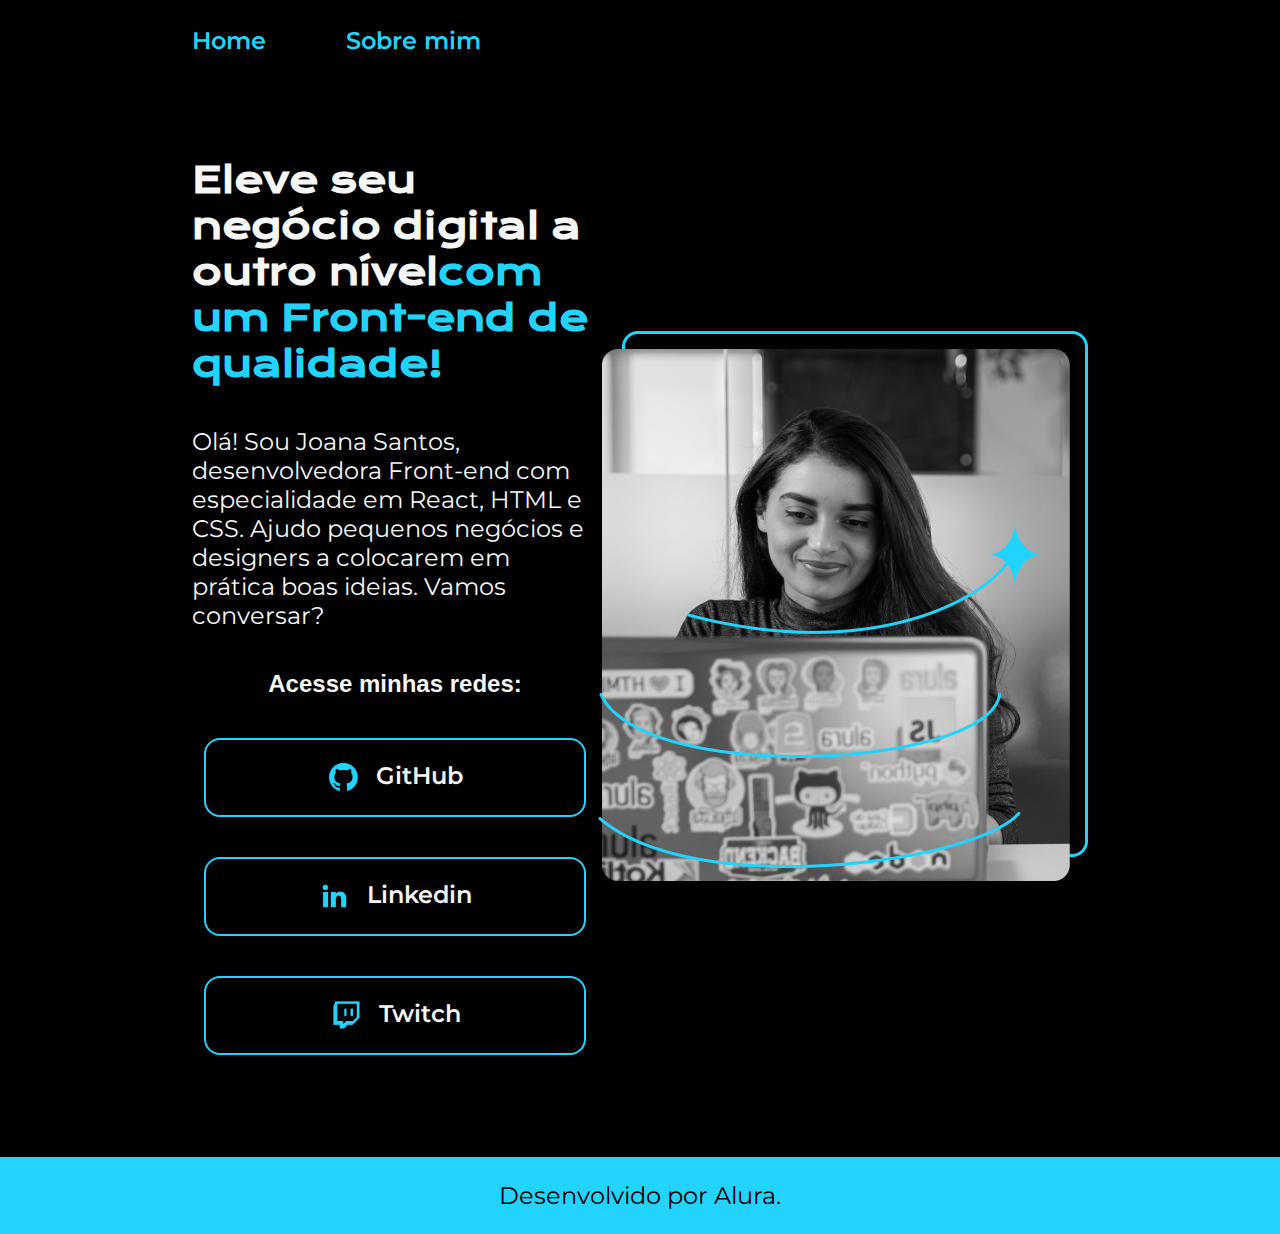
==== index.html @ 2b87f5aa "projeto portifolio alura" ====
<!DOCTYPE html>
<html lang="pt-br">

<head>
    <meta charset="UTF-8">
    <meta http-equiv="X-UA-Compatible" content="IE=edge">
    <meta name="viewport" content="width=device-width, initial-scale=1.0">
    <title>Portifolio</title>
    <link rel="stylesheet" href="./styles/style.css">
</head>

<body>
    <header class="cabecalho">
        <nav class="cabecalho__menu">
            <a class="cabecalho__menu__link">Home</a>
            <a class="cabecalho__sobremim">Sobre mim</a>
        </nav>
    </header>
    <main class="apresentacao">
        <section class="apresentacao__conteudo">
            <h1 class="apresentacao__conteudo__titulo">Eleve seu negócio digital a outro nível<strong 
            class="titulo-destaque">com um Front-end de qualidade!
            </strong></h1>
            <p class="apresentacao__conteudo__texto">Olá! Sou Joana Santos, desenvolvedora
            Front-end com especialidade em React, HTML e
            CSS. Ajudo pequenos negócios e designers a
            colocarem em prática boas ideias. Vamos
            conversar?</p>
            <div class="apresentacao__links">
                <h2 class="apresentacao__links__subtitulo">Acesse minhas redes:</h2>
                <a class="apresentacao__links__link" href="https://github.com/">
                    <img src="./assets/github.png" alt="">
                    GitHub
                </a>
                <a class="apresentacao__links__link" href="https://br.linkedin.com/">
                    <img src="./assets/linkedin.png" alt="">
                    Linkedin
                </a>
                <a class="apresentacao__links__link" href="https://www.twitch.tv/">
                    <img src="./assets/twitch.png" alt="">
                    Twitch
                </a>
                
            </div>
        </section>
        <img src="./assets/Imagem.png" alt="Foto da Joana Santos programando">
    </main>
    <footer class="rodape">
        <p>Desenvolvido por Alura.</p>
    </footer>
</body>

</html>
---- styles/style.css ----
@import url('https://fonts.googleapis.com/css2?family=Krona+One&family=Montserrat:wght@400;600&display=swap');

*{
    margin: 0;
    padding: 0;
}

body{
    box-sizing: border-box;
    background-color: #000000;
    color: #F6F6F6;
}

.cabecalho{
    display: flex;
    padding: 2% 0% 0% 15%;
}

.cabecalho__menu{
    display: flex;
    gap: 80px;
    font-family: "Montserrat", sans-serif;
    font-size: 24px;
    font-weight: 600;
    color: #22D4FD;
}


.titulo-destaque{
    color: #22D4FD;
}

.apresentacao{
    margin: 8% 15%;
    display: flex;
    align-items: center;
    justify-content: space-between;
}
.apresentacao__conteudo{
    width: 615px;
    display: flex;
    flex-direction: column;
    gap: 40px;
}

.apresentacao__conteudo__titulo{
    font-size: 36px;
    font-family: 'Krona One', sans-serif;
}

.apresentacao__conteudo__texto{
    font-size: 24px;
    font-family: 'Montserrat', sans-serif;
}

.apresentacao__links{
    
    display: flex;
    flex-direction: column;
    align-items: center;
    justify-content: space-between;
    gap: 40px;
}
.apresentacao__links__subtitulo{
    font-family: 'Krona One ', sans-serif;
    font-weight: 400px;
    font-size: 24px;
    color: #F6F6F6;
}

.apresentacao__links__link{
    display: flex;
    justify-content: center;
    gap: 16px;
    width: 378px;
    border: 2px solid #22D4FD;
    text-align: center;
    border-radius: 16px;
    font-size: 24px;
    font-weight: 600;
    padding: 21.5px 0;
    text-decoration: none;
    color: #F6F6F6;
    font-family: 'Montserrat', sans-serif;
}

.apresentacao__links__link:hover{
    background-color: #272727;
}

.rodape {
    padding: 24px;
    color: #000000;
    background-color: #22D4FD;
    text-align: center;
    font-family: 'Montserrat', sans-serif;
    font-size: 24px;
    font-weight: 400;
}
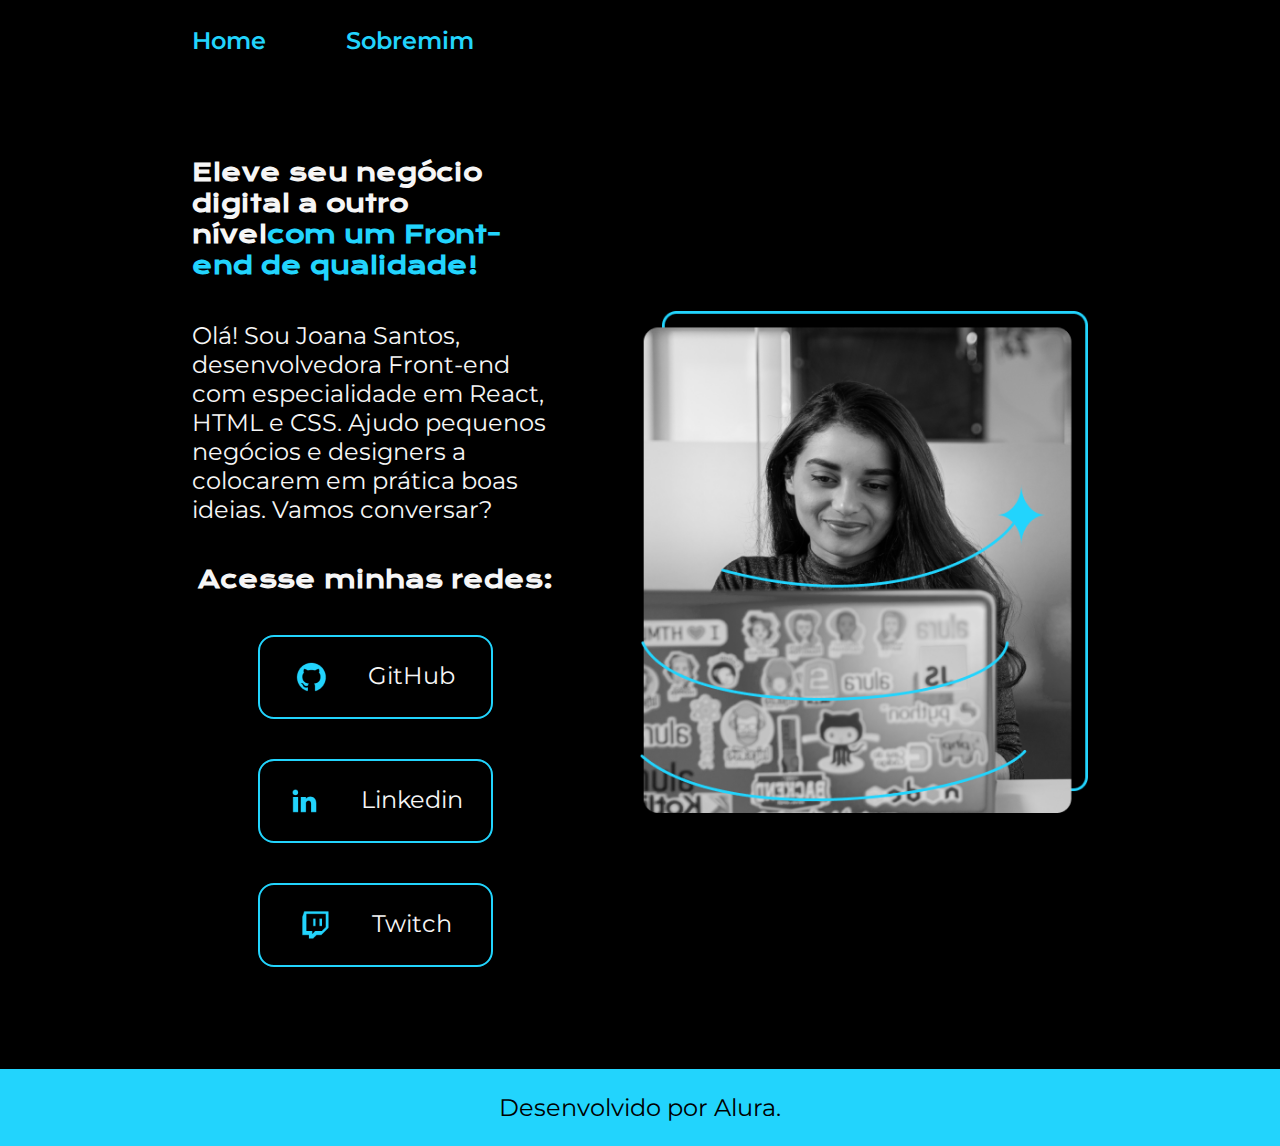
==== commit b8718af2: "todos os arquivos da aula" ====
--- a/index.html
+++ b/index.html
@@ -12,8 +12,8 @@
 <body>
     <header class="cabecalho">
         <nav class="cabecalho__menu">
-            <a class="cabecalho__menu__link">Home</a>
-            <a class="cabecalho__sobremim">Sobre mim</a>
+            <a class="cabecalho__menu__link" href="index.html">Home</a>
+            <a class="cabecalho__menu__link" href="about.html">Sobremim</a>
         </nav>
     </header>
     <main class="apresentacao">
@@ -43,7 +43,7 @@
                 
             </div>
         </section>
-        <img src="./assets/Imagem.png" alt="Foto da Joana Santos programando">
+        <img class="apresentacao__imagem" src="./assets/Imagem.png" alt="Foto da Joana Santos programando">
     </main>
     <footer class="rodape">
         <p>Desenvolvido por Alura.</p>
--- a/styles/style.css
+++ b/styles/style.css
@@ -1,4 +1,14 @@
 @import url('https://fonts.googleapis.com/css2?family=Krona+One&family=Montserrat:wght@400;600&display=swap');
+
+
+:root{
+    --cor--primaria: #000000;
+    --cor--secundaria: #F6F6F6; 
+    --cor--terciaria: #22D4FD;
+    --cor--hover: #272727;
+    --fonte--primaria: 'Krona One', sans-serif;
+    --fonte--secundaria: 'Montserrat', sans-serif;
+}
 
 *{
     margin: 0;
@@ -7,8 +17,8 @@
 
 body{
     box-sizing: border-box;
-    background-color: #000000;
-    color: #F6F6F6;
+    background-color: var(--cor--primaria);
+    color: var(--cor--secundaria);
 }
 
 .cabecalho{
@@ -19,15 +29,19 @@
 .cabecalho__menu{
     display: flex;
     gap: 80px;
-    font-family: "Montserrat", sans-serif;
-    font-size: 24px;
+}
+.cabecalho__menu__link {
+    font-family: var(--fonte--secundaria);
+    font-size: 1.5rem;
     font-weight: 600;
-    color: #22D4FD;
+    color: var(--cor--terciaria);
+    text-decoration: none;
 }
 
 
+
 .titulo-destaque{
-    color: #22D4FD;
+    color: var(--cor--terciaria);
 }
 
 .apresentacao{
@@ -35,22 +49,23 @@
     display: flex;
     align-items: center;
     justify-content: space-between;
+    gap: 82px;
 }
 .apresentacao__conteudo{
-    width: 615px;
+    width: 50%;
     display: flex;
     flex-direction: column;
     gap: 40px;
 }
 
 .apresentacao__conteudo__titulo{
-    font-size: 36px;
-    font-family: 'Krona One', sans-serif;
+    font-size: 1.5rem;
+    font-family: var(--fonte--primaria);
 }
 
 .apresentacao__conteudo__texto{
-    font-size: 24px;
-    font-family: 'Montserrat', sans-serif;
+    font-size: 1.5rem;
+    font-family: var(--fonte--secundaria);
 }
 
 .apresentacao__links{
@@ -62,26 +77,29 @@
     gap: 40px;
 }
 .apresentacao__links__subtitulo{
-    font-family: 'Krona One ', sans-serif;
+    font-family: var(--fonte--primaria);
     font-weight: 400px;
-    font-size: 24px;
+    font-size: 1.5rem;
     color: #F6F6F6;
 }
 
 .apresentacao__links__link{
     display: flex;
     justify-content: center;
-    gap: 16px;
-    width: 378px;
-    border: 2px solid #22D4FD;
+    gap: 40px;
+    width: 50%;
+    border: 2px solid var(--cor--terciaria);
     text-align: center;
     border-radius: 16px;
-    font-size: 24px;
-    font-weight: 600;
-    padding: 21.5px 0;
+    font-size: 1.5rem;
+    font-weight: 50%;
+    padding:  24px;
     text-decoration: none;
-    color: #F6F6F6;
-    font-family: 'Montserrat', sans-serif;
+    color: var(--cor--secundaria);
+    font-family: var(--fonte--secundaria);
+}
+.apresentacao__imagem{
+    width: 50%;
 }
 
 .apresentacao__links__link:hover{
@@ -90,10 +108,27 @@
 
 .rodape {
     padding: 24px;
-    color: #000000;
-    background-color: #22D4FD;
+    color: var(--cor--primaria);
+    background-color: var(--cor--terciaria);
     text-align: center;
-    font-family: 'Montserrat', sans-serif;
-    font-size: 24px;
-    font-weight: 400;
+    font-family: var(--fonte--secundaria);
+    font-size: 1.5rem;
+    font-weight: 400px;
+}
+
+@media (max-width: 1200px) {
+    .cabecalho{
+         padding: 10%;  
+    }
+    .cabecalho__menu{
+        justify-content: center;
+    }
+    .apresentacao{
+        flex-direction: column-reverse;
+        padding: 5%;
+    }
+    .apresentacao__conteudo{
+        width: auto;
+    }
+    
 }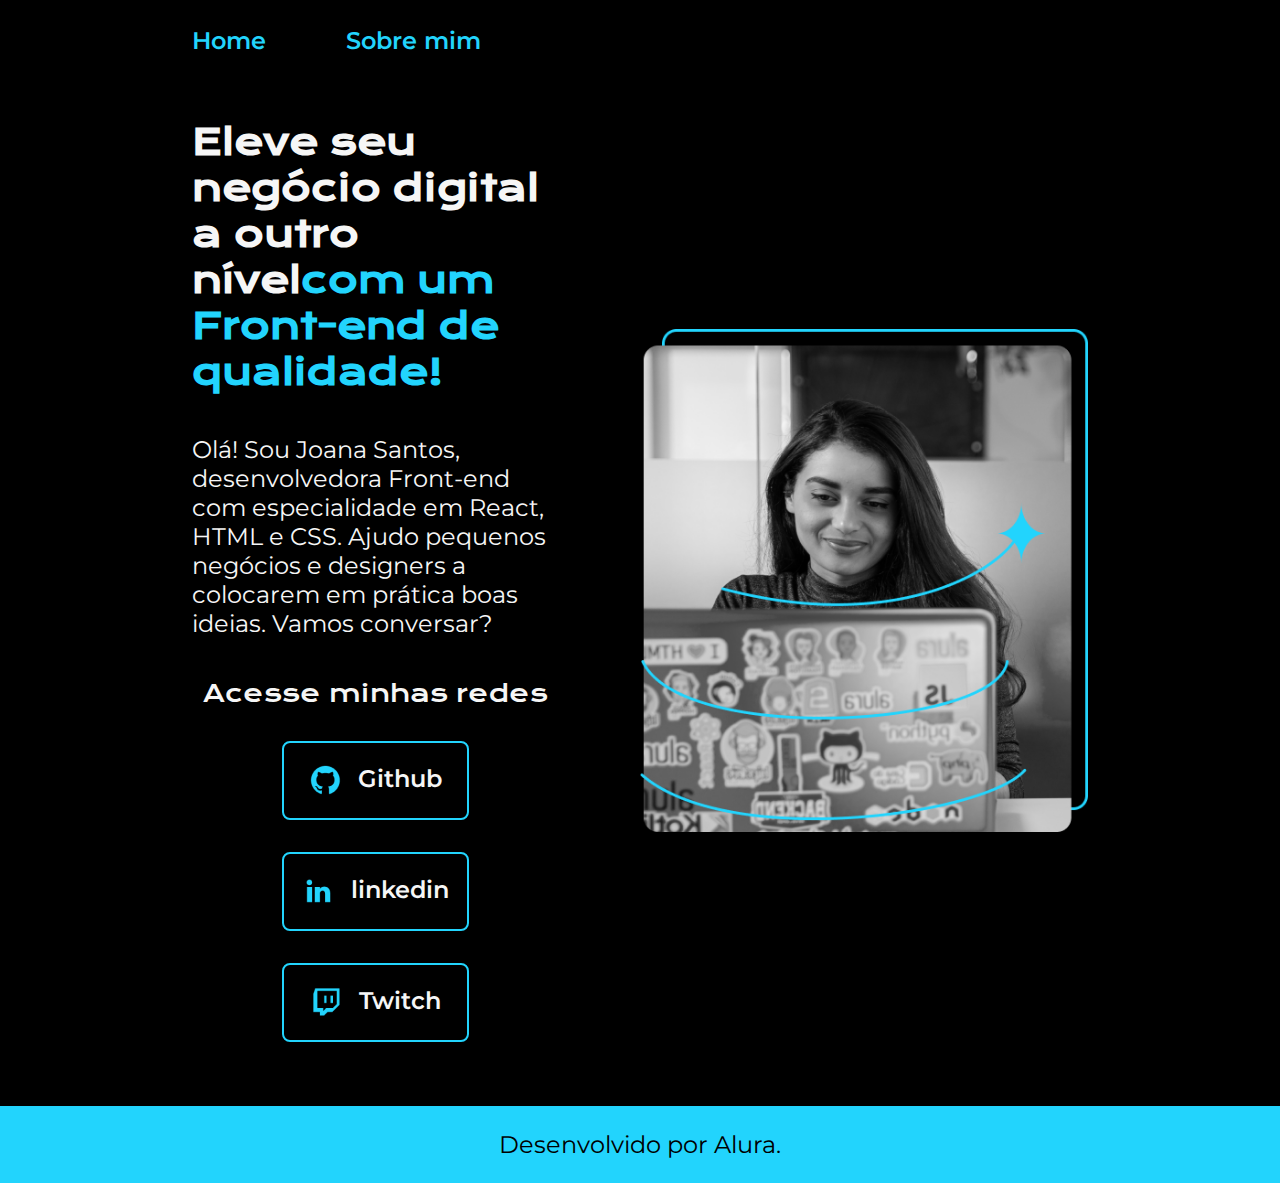
==== commit 1ddadd63: "conserto de erros" ====
--- a/index.html
+++ b/index.html
@@ -13,7 +13,7 @@
     <header class="cabecalho">
         <nav class="cabecalho__menu">
             <a class="cabecalho__menu__link" href="index.html">Home</a>
-            <a class="cabecalho__menu__link" href="about.html">Sobremim</a>
+            <a class="cabecalho__menu__link" href="about.html">Sobre mim</a>
         </nav>
     </header>
     <main class="apresentacao">
@@ -27,20 +27,19 @@
             colocarem em prática boas ideias. Vamos
             conversar?</p>
             <div class="apresentacao__links">
-                <h2 class="apresentacao__links__subtitulo">Acesse minhas redes:</h2>
-                <a class="apresentacao__links__link" href="https://github.com/">
-                    <img src="./assets/github.png" alt="">
-                    GitHub
+                <h2 class="apresentacao__links__subtitulo">Acesse minhas redes</h2>
+                <a class="apresentacao__links__navegacao" href="https://github.com/rafaballerini">
+                    <img src="./assets/github.png">
+                    Github
                 </a>
-                <a class="apresentacao__links__link" href="https://br.linkedin.com/">
-                    <img src="./assets/linkedin.png" alt="">
-                    Linkedin
+                <a class="apresentacao__links__navegacao" href="https://linkedin.com/in/rafaellaballerini">
+                    <img src="./assets/linkedin.png">
+                    linkedin
                 </a>
-                <a class="apresentacao__links__link" href="https://www.twitch.tv/">
-                    <img src="./assets/twitch.png" alt="">
+                <a class="apresentacao__links__navegacao" href="https://twitch.tv/guilimadev">
+                    <img src="./assets/twitch.png">
                     Twitch
                 </a>
-                
             </div>
         </section>
         <img class="apresentacao__imagem" src="./assets/Imagem.png" alt="Foto da Joana Santos programando">
--- a/styles/style.css
+++ b/styles/style.css
@@ -1,15 +1,14 @@
 @import url('https://fonts.googleapis.com/css2?family=Krona+One&family=Montserrat:wght@400;600&display=swap');
 
+:root {
+    --cor-primaria: #000000;
+    --cor-secundaria: #F6F6F6;
+    --cor-terciaria: #22D4FD;
+    --cor-hover: #272727;
 
-:root{
-    --cor--primaria: #000000;
-    --cor--secundaria: #F6F6F6; 
-    --cor--terciaria: #22D4FD;
-    --cor--hover: #272727;
-    --fonte--primaria: 'Krona One', sans-serif;
-    --fonte--secundaria: 'Montserrat', sans-serif;
+    --fonte-primaria: 'Krona One', sans-serif;
+    --fonte-secundaria: 'Montserrat', sans-serif;
 }
-
 *{
     margin: 0;
     padding: 0;
@@ -17,35 +16,25 @@
 
 body{
     box-sizing: border-box;
-    background-color: var(--cor--primaria);
-    color: var(--cor--secundaria);
+    background-color: var(--cor-primaria);
+    color: var(--cor-secundaria);
 }
-
 .cabecalho{
-    display: flex;
     padding: 2% 0% 0% 15%;
 }
-
 .cabecalho__menu{
     display: flex;
     gap: 80px;
 }
-.cabecalho__menu__link {
-    font-family: var(--fonte--secundaria);
+.cabecalho__menu__link{
+    font-family: var(--fonte-secundaria);
     font-size: 1.5rem;
     font-weight: 600;
-    color: var(--cor--terciaria);
+    color: var(--cor-terciaria);
     text-decoration: none;
 }
-
-
-
-.titulo-destaque{
-    color: var(--cor--terciaria);
-}
-
 .apresentacao{
-    margin: 8% 15%;
+    padding: 5% 15%;
     display: flex;
     align-items: center;
     justify-content: space-between;
@@ -59,61 +48,58 @@
 }
 
 .apresentacao__conteudo__titulo{
-    font-size: 1.5rem;
-    font-family: var(--fonte--primaria);
+    font-size: 2.25rem;
+    font-family: var(--fonte-primaria);
 }
-
+.titulo-destaque{
+    color: var(--cor-terciaria);
+}
 .apresentacao__conteudo__texto{
     font-size: 1.5rem;
-    font-family: var(--fonte--secundaria);
+    font-family: var(--fonte-secundaria);
 }
 
 .apresentacao__links{
-    
     display: flex;
     flex-direction: column;
+    justify-content: space-between;
     align-items: center;
-    justify-content: space-between;
-    gap: 40px;
+    gap: 32px;
 }
 .apresentacao__links__subtitulo{
-    font-family: var(--fonte--primaria);
-    font-weight: 400px;
+    font-family: var(--fonte-primaria);
+    font-weight: 400;
     font-size: 1.5rem;
-    color: #F6F6F6;
 }
-
-.apresentacao__links__link{
+.apresentacao__links__navegacao{
     display: flex;
     justify-content: center;
-    gap: 40px;
+    gap: 16px;
+    border: 2px solid var(--cor-terciaria);
     width: 50%;
-    border: 2px solid var(--cor--terciaria);
     text-align: center;
-    border-radius: 16px;
+    border-radius: 8px;
     font-size: 1.5rem;
-    font-weight: 50%;
-    padding:  24px;
+    font-weight: 600;
+    padding: 21.5px 0;
     text-decoration: none;
-    color: var(--cor--secundaria);
-    font-family: var(--fonte--secundaria);
+    color: var(--cor-secundaria);
+    font-family: var(--fonte-secundaria);
+}
+.apresentacao__links__link:hover{
+    background-color: var(--cor-hover);
 }
 .apresentacao__imagem{
     width: 50%;
 }
-
-.apresentacao__links__link:hover{
-    background-color: #272727;
-}
-
-.rodape {
+.rodape{
+    color: var(--cor-primaria);
+    background-color: var(--cor-terciaria);
     padding: 24px;
-    color: var(--cor--primaria);
-    background-color: var(--cor--terciaria);
     text-align: center;
-    font-family: var(--fonte--secundaria);
+    font-family: var(--fonte-secundaria);
     font-size: 1.5rem;
-    font-weight: 400px;
+    font-weight: 400;
 }
 
 @media (max-width: 1200px) {
@@ -125,10 +111,6 @@
     }
     .apresentacao{
         flex-direction: column-reverse;
-        padding: 5%;
-    }
-    .apresentacao__conteudo{
-        width: auto;
     }
     
 }